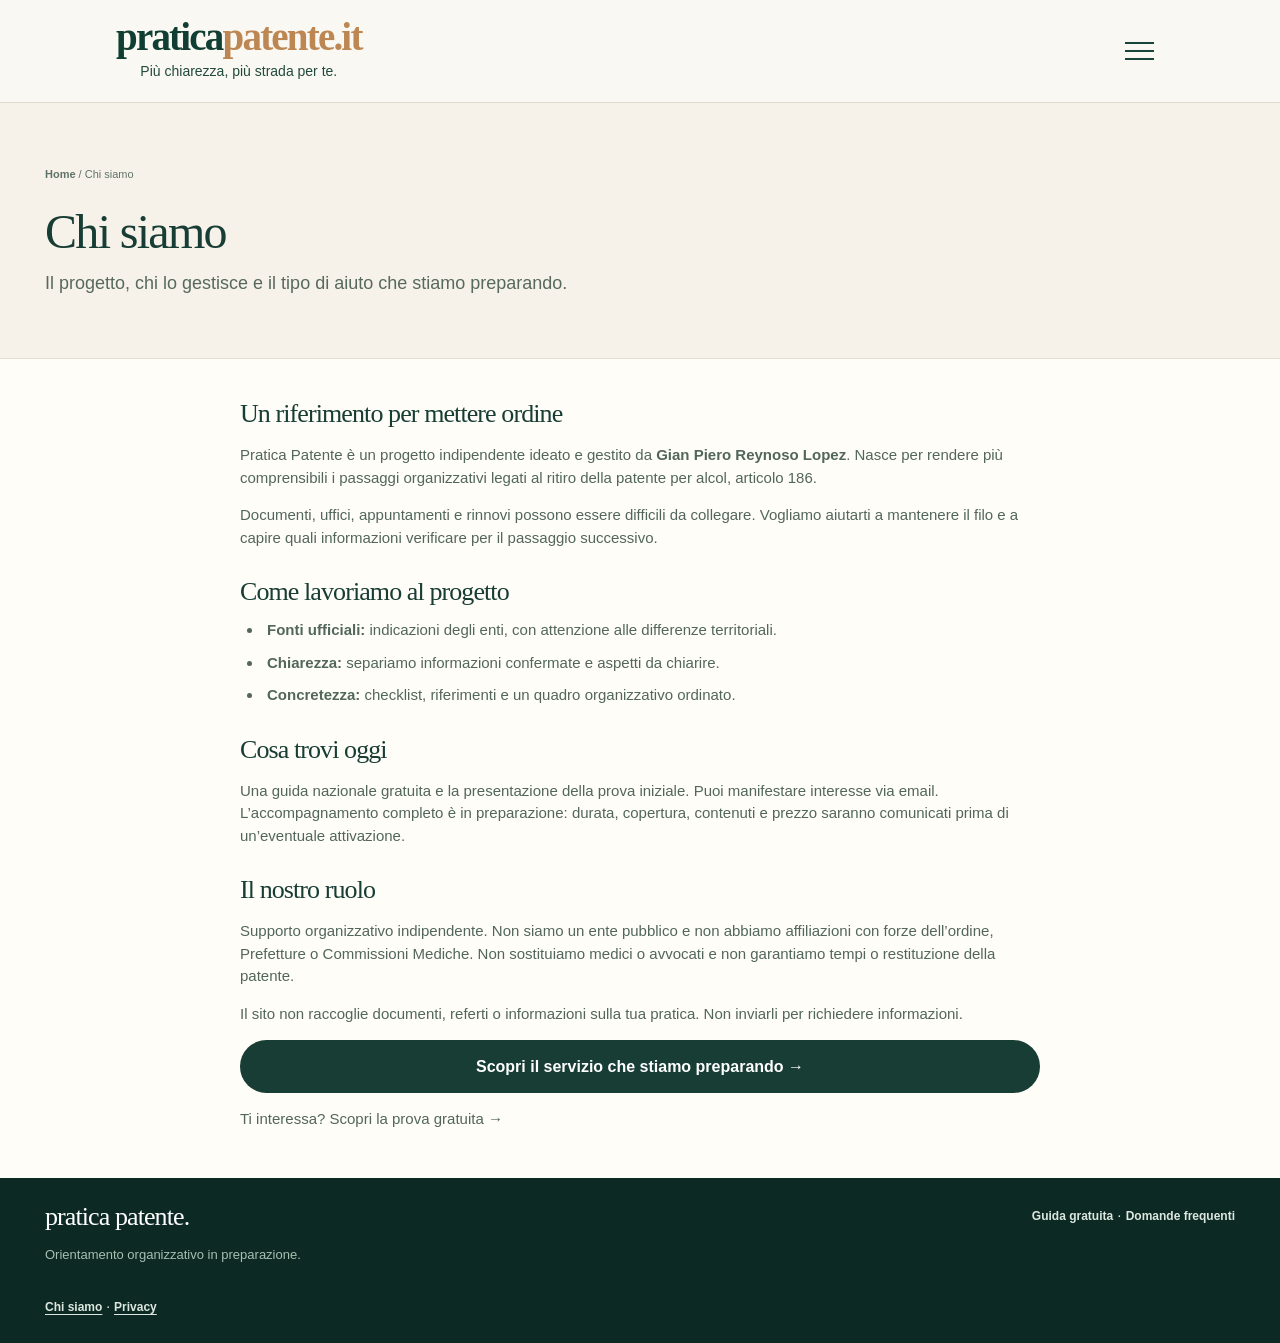
==== chi-siamo.html @ 634bd4e2 "Importa copia pubblica Pratica Patente per test Render, noindex mantenuto" ====
<!doctype html><html lang="it"><head><meta charset="utf-8"><meta name="viewport" content="width=device-width,initial-scale=1"><meta name="robots" content="noindex,nofollow"><title>Chi siamo | Pratica Patente</title><meta name="description" content="Il progetto, chi lo gestisce e il tipo di aiuto che stiamo preparando."><link rel="canonical" href="https://praticapatente.it/chi-siamo"><link rel="stylesheet" href="/style.css"><link rel="stylesheet" href="/compact.css"><link rel="stylesheet" href="/pagine-semplici.css"></head><body><header class="pp-header"><div class="pp-head-inner"><a href="/" class="pp-logo" aria-label="Pratica Patente — Home"><strong>pratica<span>patente.it</span></strong><small>Più chiarezza, più strada per te.</small></a><details class="pp-menu"><summary aria-label="Apri menu"><span></span><span></span><span></span></summary><nav aria-label="Menu principale"><a href="/">Home</a><a href='/come-funziona'>Come funziona</a><a href='/guida'>Guida gratuita</a><a class='menu-trial' href='/prova-gratuita'>Scopri la prova gratuita →</a><a href="/chi-siamo">Chi siamo</a><a href="/privacy">Privacy</a></nav></details></div></header><main><section class="subhero instant-hero"><div class="wrap"><div class="breadcrumb"><a href="/">Home</a> / Chi siamo</div><h1>Chi siamo</h1><p class="lead">Il progetto, chi lo gestisce e il tipo di aiuto che stiamo preparando.</p></div></section><section class="section instant-section"><div class="wrap instant-wrap contact-privacy"><h2>Un riferimento per mettere ordine</h2><p>Pratica Patente è un progetto indipendente ideato e gestito da <strong>Gian Piero Reynoso Lopez</strong>. Nasce per rendere più comprensibili i passaggi organizzativi legati al ritiro della patente per alcol, articolo 186.</p><p>Documenti, uffici, appuntamenti e rinnovi possono essere difficili da collegare. Vogliamo aiutarti a mantenere il filo e a capire quali informazioni verificare per il passaggio successivo.</p><h2>Come lavoriamo al progetto</h2><ul><li><strong>Fonti ufficiali:</strong> indicazioni degli enti, con attenzione alle differenze territoriali.</li><li><strong>Chiarezza:</strong> separiamo informazioni confermate e aspetti da chiarire.</li><li><strong>Concretezza:</strong> checklist, riferimenti e un quadro organizzativo ordinato.</li></ul><h2>Cosa trovi oggi</h2><p>Una guida nazionale gratuita e la presentazione della prova iniziale. Puoi manifestare interesse via email. L’accompagnamento completo è in preparazione: durata, copertura, contenuti e prezzo saranno comunicati prima di un’eventuale attivazione.</p><h2>Il nostro ruolo</h2><p>Supporto organizzativo indipendente. Non siamo un ente pubblico e non abbiamo affiliazioni con forze dell’ordine, Prefetture o Commissioni Mediche. Non sostituiamo medici o avvocati e non garantiamo tempi o restituzione della patente.</p><p>Il sito non raccoglie documenti, referti o informazioni sulla tua pratica. Non inviarli per richiedere informazioni.</p><a class="btn" href="/come-funziona">Scopri il servizio che stiamo preparando →</a><p><a href="/prova-gratuita#richiedi">Ti interessa? Scopri la prova gratuita →</a></p></div></section></main><footer class="footer"><div class="wrap foot-inner"><div><h3>pratica patente.</h3><p>Orientamento organizzativo in preparazione.</p></div><div><a href="/guida">Guida gratuita</a> · <a href="/faq">Domande frequenti</a></div></div><div class="wrap trust-links"><a href="/chi-siamo">Chi siamo</a> · <a href="/privacy">Privacy</a></div></footer></body></html>
---- style.css ----
:root{--g:#173d34;--deep:#0e2b25;--cream:#f7f2e9;--paper:#fffdf8;--bronze:#a7794f;--muted:#607369;--line:#e4ded3}
*{box-sizing:border-box}body{margin:0;background:var(--paper);font:15px/1.7 Inter,-apple-system,BlinkMacSystemFont,"Segoe UI",sans-serif;color:#22362d}a{text-decoration:none;color:inherit}button,select{font:inherit}button{cursor:pointer}h1,h2,h3,.serif{font-family:Georgia,"Times New Roman",serif;font-weight:500;color:var(--g);line-height:1.12;letter-spacing:-.035em}h1{font-size:clamp(44px,5.5vw,79px)}h2{font-size:clamp(34px,4vw,54px)}h3{font-size:26px}h1 em,h2 em{color:var(--bronze);font-weight:400}a:focus-visible,button:focus-visible,input:focus-visible,select:focus-visible{outline:3px solid #bf884f;outline-offset:3px}.wrap{width:min(1190px,calc(100% - 54px));margin:auto}.top{background:var(--deep);color:#f0f5ed;text-align:center;padding:7px 12px;font-size:10px;font-weight:800;letter-spacing:.13em}.head{position:sticky;top:0;z-index:20;background:rgba(255,253,248,.97);border-bottom:1px solid var(--line);backdrop-filter:blur(10px)}.head-row{display:flex;align-items:center;justify-content:space-between;gap:15px;min-height:77px}.brand{display:flex;align-items:center;gap:11px}.brand-icon{height:42px;width:42px;border:1px solid var(--g);border-radius:50%;display:grid;place-items:center;font:26px Georgia,serif}.brand strong{display:block;font:25px Georgia,serif;color:var(--g);line-height:1}.brand small{font-size:8px;letter-spacing:.17em;color:var(--muted);font-weight:800}.desktop-nav{display:flex;align-items:center;gap:20px}.desktop-nav a{font-size:12px;font-weight:750}.desktop-nav a:hover,.mobile-nav a:hover{color:#a06d42}.mobile-nav{display:none}.btn{display:inline-flex;align-items:center;justify-content:center;gap:9px;min-height:48px;padding:13px 23px;border-radius:99px;border:0;background:var(--g);color:white;font-size:13px;font-weight:800;cursor:pointer}.btn:hover{background:#2a574a}.btn.outline{background:transparent;color:var(--g);border:1px solid #9cae9b}.btn.cream{background:var(--cream);color:var(--g)}.btn:disabled{opacity:.4;cursor:not-allowed}.micro{font-size:12px;color:var(--muted)}.kicker{display:block;color:var(--bronze);letter-spacing:.17em;font-size:10px;font-weight:900;text-transform:uppercase}.lead{color:#57695d;line-height:1.85;font-size:18px;max-width:640px}.hero{background:var(--cream);border-bottom:1px solid var(--line)}.hero-inner{display:grid;grid-template-columns:1.08fr .92fr;gap:7%;min-height:610px;align-items:center;padding-top:65px;padding-bottom:65px}.hero h1{margin:21px 0}.actions{display:flex;align-items:center;flex-wrap:wrap;gap:13px}.hero .actions{margin:25px 0}.hero-visual{background:radial-gradient(ellipse at center,#dee8da,transparent 70%);position:relative;min-height:480px;display:grid;place-items:center}.mock{background:white;border:1px solid #e2dacd;border-radius:21px;box-shadow:0 30px 70px #153a2f27;padding:34px;transform:rotate(-2deg);width:min(410px,92%)}.mock-top{display:flex;justify-content:space-between;font-weight:900;font-size:10px;color:#587163;letter-spacing:.08em}.mock .chip{background:#e8f1e4;border-radius:22px;padding:5px 9px;font-size:9px}.mock h3{font-size:31px;margin:28px 0 7px}.mock p{color:var(--muted);font-size:13px}.mock-item{margin-top:11px;background:#f5f2ec;padding:15px;border-radius:11px;font-size:13px;font-weight:750}.mock-item:nth-of-type(2){background:#e7efe5}.mock-item:nth-of-type(3){background:#f6ece2}.mock-item b{display:inline-grid;place-items:center;background:var(--g);color:white;height:25px;width:25px;border-radius:50%;margin-right:10px}.float{position:absolute;background:white;box-shadow:0 15px 30px #102a2725;border-radius:13px;padding:13px 18px;font-size:12px;font-weight:850}.float small{display:block;color:var(--muted);font-weight:400}.float.a{right:0;top:20px}.float.b{left:0;bottom:15px}.benefits{border-bottom:1px solid var(--line)}.benefit-inner{display:grid;grid-template-columns:repeat(3,1fr)}.benefit-inner div{padding:23px;text-align:center;font-weight:800;font-size:13px;border-right:1px solid var(--line)}.benefit-inner div:last-child{border:0}.section{padding:86px 0}.section-head{display:flex;justify-content:space-between;align-items:end;gap:35px;margin-bottom:35px}.section-head p{max-width:390px;color:var(--muted);font-size:14px}.section-head h2{margin:12px 0}.cards{display:grid;grid-template-columns:repeat(3,1fr);gap:17px}.card{background:white;border:1px solid var(--line);border-radius:16px;padding:31px}.card .num{font:28px Georgia,serif;color:var(--bronze)}.card h3{margin:20px 0 8px}.card p{font-size:14px;color:var(--muted)}.dark{background:var(--deep);color:white}.dark h2,.dark h3{color:white}.dark p{color:#c8d9ce}.split{display:grid;grid-template-columns:1fr 1fr;gap:8%;align-items:center}.split h2{margin:14px 0}.dark .step{border-bottom:1px solid #ffffff33;padding:16px 0}.step b{font:28px Georgia,serif;color:#c09a74;margin-right:18px}.banner{background:#e6eee2;padding:45px 0}.banner-inner{display:flex;justify-content:space-between;align-items:center;gap:35px}.banner h2{font-size:clamp(30px,3vw,42px);margin:9px 0}.banner p{font-size:13px;color:var(--muted)}.footer{background:#0c2923;color:#dce8df;padding:38px 0}.foot-inner{display:flex;justify-content:space-between;gap:28px}.footer h3{color:white;margin:0}.footer p{color:#a6c0b2;font-size:11px;max-width:670px}.footer a{font-size:12px;font-weight:750}.subhero{background:var(--cream);padding:62px 0;border-bottom:1px solid var(--line)}.subhero h1{font-size:clamp(43px,5vw,65px);margin:15px 0}.breadcrumb{font-size:11px;color:var(--muted);margin-bottom:29px}.breadcrumb a{font-weight:800}.grid2{display:grid;grid-template-columns:repeat(2,1fr);gap:16px}.box{padding:29px;background:white;border:1px solid var(--line);border-radius:15px}.box h3{margin:12px 0}.box p{font-size:13px;color:var(--muted)}.notice{border-left:3px solid var(--bronze);background:#f4eee5;padding:21px;margin-top:30px;font-size:13px}.download{padding:28px;border:1px solid #d4e1d1;background:#e6efe3;border-radius:15px;display:flex;align-items:center;justify-content:space-between;gap:20px;margin-bottom:29px}.download h3{margin:8px 0}.download p{color:var(--muted);font-size:13px}.sources a{display:block;border:1px solid var(--line);padding:22px;background:white;border-radius:13px}.sources a strong{display:block;font-size:17px;color:var(--g);margin:8px 0}.sources a small{font-size:12px;color:var(--muted)}.faq details{background:white;border:1px solid var(--line);padding:0 23px;border-radius:12px;margin-bottom:12px}.faq summary{cursor:pointer;padding:21px 0;font-weight:800}.faq details p{font-size:13px;color:var(--muted);margin:0 0 21px}.quiz-layout{display:grid;grid-template-columns:.65fr 1.35fr;gap:45px;align-items:start}.quiz-aside{padding:27px;background:#e8eee5;border:1px solid #cddbcf;border-radius:17px}.quiz-aside p,.quiz-aside li{font-size:12px;color:#53705d}.quiz-aside ul{padding-left:20px;line-height:2}.quiz-panel{padding:33px;background:white;box-shadow:0 24px 65px #173e3420;border:1px solid var(--line);border-radius:19px;min-height:430px}.quiz-panel h2{font-size:clamp(29px,3vw,40px);margin:22px 0 12px}.progress-caption{display:flex;justify-content:space-between;font-size:10px;font-weight:900;letter-spacing:.1em;color:#7b7b68}.track{height:6px;margin:12px 0 33px;background:#e5eadf;border-radius:9px;overflow:hidden}.fill{background:var(--bronze);height:100%;transition:.25s}.choices{display:grid;gap:10px;margin:25px 0}.choice{display:flex;gap:14px;align-items:center;border:1px solid #dbe0d6;padding:16px;border-radius:11px;background:#fffdf9;cursor:pointer;min-height:58px;font-size:14px;font-weight:700}.choice:has(input:checked){background:#e7f0e4;border-color:#37795d}.choice input{accent-color:var(--g);height:18px;width:18px}.selector{display:block;width:100%;padding:16px;margin:25px 0;border:1px solid #b7c8b9;border-radius:12px;background:white;color:var(--g)}.quiz-controls{display:flex;align-items:center;justify-content:space-between;margin-top:27px;gap:10px}.plain-button{border:0;background:transparent;color:var(--g);font-size:13px;font-weight:850}.result{padding:24px;border-radius:13px;border:1px solid #d8dfd1;background:#f3f5ef;margin:24px 0}.result p,.result li{font-size:13px;line-height:1.9;color:#476051}.result h3{margin:0 0 12px}ul{padding-left:21px}
@media(max-width:1000px){.desktop-nav{display:none}.mobile-nav{display:flex;overflow-x:auto;gap:8px;padding:10px 20px;background:#f4f1e9;border-top:1px solid var(--line)}.mobile-nav a{white-space:nowrap;font-size:12px;padding:7px 12px;background:#fff;border:1px solid var(--line);border-radius:99px}}
@media(max-width:800px){.hero-inner,.split,.quiz-layout{grid-template-columns:1fr}.hero-visual{max-width:520px;width:100%;margin:auto}.cards{grid-template-columns:1fr}.grid2{grid-template-columns:1fr}.section-head{display:block}.banner-inner,.download,.foot-inner{flex-direction:column;align-items:start}.section{padding:65px 0}}
@media(max-width:550px){.wrap{width:calc(100% - 36px)}.head-row{min-height:68px}.brand-icon{height:37px;width:37px;font-size:23px}.brand strong{font-size:20px}.brand small{font-size:7px}.head-row>.btn{padding:10px 12px;min-height:39px;font-size:10px}.top{font-size:8px}.hero-inner{padding:46px 0}.hero h1{font-size:48px}.lead{font-size:15px}.hero .actions .btn,.download .btn{width:100%}.hero-visual{min-height:398px}.mock{padding:24px;width:92%}.mock h3{font-size:25px}.float{font-size:10px;padding:10px;max-width:145px}.float.a{top:7px}.float.b{bottom:5px}.benefit-inner{grid-template-columns:1fr}.benefit-inner div{border-right:0;border-bottom:1px solid var(--line);padding:14px}.quiz-panel{padding:22px 18px}.quiz-aside{padding:22px}.subhero{padding:40px 0}.subhero h1{font-size:43px}}
@media print{.head,.top,.footer,.quiz-controls,.btn,.quiz-aside{display:none!important}.quiz-layout{display:block}.quiz-panel{border:0;box-shadow:none}}

/* P186 — reference visual redesign */
.pp-header{background:#faf8f2;position:relative;z-index:30;border-bottom:1px solid #ddd9cd}
.pp-head-inner{max-width:1100px;margin:auto;padding:18px 26px;display:flex;align-items:center;justify-content:space-between;gap:12px}
.pp-logo strong{display:block;font:bold 39px/.95 Georgia,serif;letter-spacing:-1.8px;color:#103e32}.pp-logo strong span{color:#bc8752}.pp-logo small{display:block;font-size:14px;color:#214a3d;text-align:center;margin-top:5px}
.pp-menu{position:relative}.pp-menu summary{width:44px;height:44px;padding:10px 5px;display:flex;flex-direction:column;justify-content:space-around;cursor:pointer;list-style:none}.pp-menu summary::-webkit-details-marker{display:none}.pp-menu summary span{height:2px;background:#174539;width:29px}.pp-menu nav{position:absolute;right:0;top:54px;background:#faf8f2;min-width:245px;padding:10px;border:1px solid #e1d9ca;box-shadow:0 14px 35px #0003;border-radius:12px}.pp-menu nav a{display:block;padding:13px 14px;border-radius:7px;font-size:15px}.pp-menu nav a:hover{background:#e8eee5}
.pp-home{background:#f7f5ef;color:#16251e}.pp-hero{background-image:linear-gradient(90deg,rgba(3,10,12,.87) 0%,rgba(4,11,14,.55) 48%,rgba(4,11,14,.08) 100%),linear-gradient(0deg,rgba(5,12,13,.9),transparent 40%),url('/roadside.jpg');background-size:cover;background-position:center 52%;color:#faf9f2}
.pp-hero-inner{max-width:1100px;margin:auto;padding:52px 26px 30px}.pp-eyebrow{font-size:12px;font-weight:750;letter-spacing:.24em;color:#ecb579;margin:0 0 13px}.pp-hero h1{font:bold clamp(46px,6.2vw,76px)/.95 Georgia,serif;color:#fffdf5;letter-spacing:-.04em;margin:0 0 20px}.pp-hero h1 em{font-style:normal;font-weight:inherit;color:#efb477}.pp-intro{font:29px/1.1 Georgia,serif;letter-spacing:-.02em;margin:0 0 25px;color:#f7f6f0}.pp-actions{display:grid;gap:12px;max-width:505px}.home-btn{display:flex;align-items:center;gap:15px;min-height:60px;padding:12px 22px;border-radius:99px;border:1px solid #e3e0c9;color:white;font-size:19px;font-weight:600;line-height:1.25;box-shadow:inset 0 1px 1px #ffffff35,0 4px 15px #0002}.home-btn svg{width:26px;height:26px;flex:none}.home-btn svg:last-child{margin-left:auto;width:22px}.home-btn.primary{background:linear-gradient(110deg,#266c51ef,#104b3aef)}.home-btn.secondary{background:#111a1970;max-width:450px}.home-btn:hover{filter:brightness(1.14)}.pp-benefits{display:flex;max-width:680px;gap:20px;margin-top:30px}.pp-benefits>div{display:flex;align-items:center;gap:12px;flex:1;line-height:1.25;font-size:17px}.pp-benefits>div+div{border-left:1px solid #c7baa68a;padding-left:22px}.pp-benefits svg{width:40px;height:40px;flex:none;color:#ebdfb9}
.pp-path{position:relative;border-radius:16px 16px 0 0;background:#f8f6f0;margin-top:-1px}.pp-content{max-width:1100px;margin:auto;padding:30px 26px 12px}.pp-path h2{font:bold 38px/1.08 Georgia,serif;letter-spacing:-.04em;color:#101814;margin:0 0 12px}.pp-explain{font-size:19px;line-height:1.4;color:#525850;margin:0 0 20px}.pp-explain strong{color:#134636}.pp-cards{display:grid;gap:10px}.pp-card{display:grid;grid-template-columns:78px 1fr 42px;align-items:center;gap:20px;background:#fffdf8;border:1px solid #eeebe2;border-radius:16px;padding:17px 20px;box-shadow:0 5px 20px #132d2410}.pp-card-icon{height:74px;width:74px;border-radius:50%;background:#e0e9df;display:grid;place-items:center;color:#164a39}.pp-card-icon svg{width:42px;height:42px}.pp-card:last-child .pp-card-icon{background:#efe1c7}.pp-card h3{font:bold 27px/1.1 Georgia,serif;color:#111b14;margin:0 0 7px;letter-spacing:-.025em}.pp-card p{font-size:17px;line-height:1.3;color:#565e56;margin:0}.pp-card-arrow{height:40px;width:40px;display:grid;place-items:center;border-radius:50%;background:#f6eee2;color:#ad7641}.pp-card-arrow svg{width:25px;height:25px}.pp-card:hover{border-color:#b4cabb;transform:translateY(-1px)}
.pp-final{position:relative;overflow:hidden;display:flex;align-items:center;background:linear-gradient(110deg,#103c2e,#082f25);border:1px solid #365849;border-radius:17px;padding:22px 26px;margin-top:12px;min-height:165px}.pp-final>div{position:relative;z-index:1}.pp-final p{color:#dbab72;letter-spacing:.17em;font-size:12px;margin:0 0 6px}.pp-final h2{color:#faf8ed;font-size:40px;line-height:.98;margin:0}.road-art{position:absolute;right:0;bottom:0;width:55%;height:100%}.pp-status{font-size:12px;line-height:1.5;color:#526356;text-align:center;margin:18px auto 8px;max-width:650px}.pp-footer{padding:20px 26px;background:#f8f6f0;border-top:1px solid #e4dfd2;text-align:center;color:#647166;font-size:11px}.pp-footer p{max-width:700px;margin:5px auto}.pp-footer a{text-decoration:underline}
@media(min-width:800px){.pp-cards{grid-template-columns:repeat(3,1fr)}.pp-card{grid-template-columns:1fr;align-content:start;gap:15px}.pp-card-arrow{justify-self:end}.pp-hero{background-size:cover,cover,100% auto;background-position:center,center,right 48%}.pp-hero-inner{padding-top:65px;padding-bottom:38px}.pp-path h2{font-size:42px}.pp-final h2{font-size:46px}}
@media(max-width:550px){.pp-head-inner{padding:15px 18px}.pp-logo strong{font-size:30px;letter-spacing:-1.5px}.pp-logo small{font-size:11px;margin-top:4px}.pp-menu summary{width:34px;height:38px}.pp-hero-inner{padding:25px 20px 22px}.pp-hero{background-position:61% center}.pp-eyebrow{font-size:9px;margin-bottom:12px;letter-spacing:.23em}.pp-hero h1{font-size:clamp(39px,11vw,58px);margin-bottom:16px}.pp-intro{font-size:clamp(21px,5.4vw,29px);margin-bottom:18px}.home-btn{font-size:15px;gap:10px;min-height:49px;padding:10px 15px}.home-btn svg{width:23px;height:23px}.home-btn svg:last-child{width:18px}.home-btn.secondary{max-width:92%}.pp-actions{gap:10px}.pp-benefits{gap:10px;margin-top:23px}.pp-benefits>div{font-size:11px;gap:7px}.pp-benefits>div+div{padding-left:10px}.pp-benefits svg{width:28px;height:28px}.pp-content{padding:23px 15px 10px}.pp-path h2{font-size:clamp(25px,6.4vw,34px);margin-bottom:10px}.pp-explain{font-size:14px;margin-bottom:15px}.pp-card{grid-template-columns:50px 1fr 29px;gap:12px;padding:13px 12px;border-radius:13px}.pp-card-icon{width:50px;height:50px}.pp-card-icon svg{width:31px;height:31px}.pp-card h3{font-size:20px;margin-bottom:5px}.pp-card p{font-size:13px}.pp-card-arrow{width:29px;height:29px}.pp-card-arrow svg{width:20px;height:20px}.pp-final{padding:16px 15px;min-height:118px}.pp-final p{font-size:8px;letter-spacing:.13em}.pp-final h2{font-size:29px}.road-art{width:58%;opacity:.8}}
@media(prefers-reduced-motion:reduce){*{scroll-behavior:auto!important;transition:none!important}}


/* Internal pages — homepage typography and palette */
.pp-internal{--g:#123e30;--bronze:#af7d48;--paper:#f9f7f0;background:var(--paper);color:#263e32}
.pp-internal .wrap{max-width:1060px;width:calc(100% - 44px)}
.pp-internal .subhero{background:radial-gradient(ellipse at 80% 40%,#edead938,transparent 65%),#f9f7f0;padding:22px 0 30px;border:0}
.pp-internal .breadcrumb{margin-bottom:28px;color:#738076;font-size:13px}.pp-internal .breadcrumb a{color:#174334;font-weight:650}
.pp-internal .kicker{color:#ac7b48;letter-spacing:.21em;font-weight:750;font-size:10px}
.pp-internal .subhero h1{font:bold clamp(43px,5.7vw,69px)/1.01 Georgia,serif;letter-spacing:-.045em;margin:12px 0 20px;color:#103d30}
.pp-internal .subhero h1 em{font-weight:400;font-style:italic;color:#ac7c49}
.pp-internal .subhero .lead{max-width:710px;color:#69766b;font-size:19px;line-height:1.5;margin:0}
.pp-internal .section{padding:0 0 50px}
.pp-internal .quiz-layout{gap:22px;grid-template-columns:.8fr 1.2fr}
.pp-internal .quiz-aside{background:linear-gradient(135deg,#e6ede1,#eff0e7);border:1px solid #d3dece;padding:28px;border-radius:19px}
.pp-internal .quiz-aside h3{font:bold 32px/1.06 Georgia,serif;letter-spacing:-.03em;margin:13px 0 16px}.pp-internal .quiz-aside h3 em{font-style:italic;font-weight:400;color:#9b754a}
.pp-internal .quiz-aside p{font-size:14px;line-height:1.5;margin-bottom:22px}
.intro-benefits{display:grid;gap:20px}.intro-benefits>div{display:flex;gap:14px;align-items:center}.intro-benefits svg{flex:none;width:43px;height:43px;padding:8px;color:#194b37;background:#d8e3d3;border-radius:50%}.intro-benefits strong{display:block;font-size:14px;color:#173d2e}.intro-benefits small{display:block;color:#697b6b;font-size:12px;line-height:1.45;margin-top:3px}
.pp-internal .quiz-panel{background:#fffdf8;border:1px solid #ece7db;border-radius:20px;box-shadow:0 10px 35px #2445360c;padding:29px}
.pp-internal .quiz-panel h2{font:bold 32px/1.09 Georgia,serif;letter-spacing:-.03em;color:#123e30;margin-top:23px}.pp-internal .progress-caption{color:#9b7749;font-size:9px;letter-spacing:.14em;gap:10px}
.pp-internal .track{background:#e5e5db;height:6px;margin:13px 0 22px}.pp-internal .fill{background:linear-gradient(90deg,#123e30,#508164);border-radius:9px}
.pp-internal .choice{padding:16px;min-height:60px;background:#fffdf8;border:1px solid #dcded2;border-radius:14px;font-size:15px;font-weight:500;gap:13px}
.pp-internal .choice:has(input:checked){background:#e7eee2;border-color:#2b664b;box-shadow:0 0 0 1px #2b664b}.pp-internal .choice input{width:21px;height:21px;flex:none}
.pp-internal .micro{color:#748071;font-size:12px}
.pp-internal .btn{background:linear-gradient(115deg,#216148,#103f30);color:#fffdf4;border:1px solid #537e61;border-radius:99px;padding:15px 23px;font-size:14px;font-weight:650;min-height:52px;box-shadow:inset 0 1px 1px #ffffff35,0 4px 12px #163c2912;line-height:1.3}
.pp-internal .btn:disabled{opacity:.45;cursor:not-allowed}
.pp-internal .btn.outline{background:transparent;color:#214a36;border-color:#a9b6a2;box-shadow:none}
.pp-internal .quiz-controls{gap:16px;flex-wrap:wrap}.pp-internal .quiz-controls>.btn{flex:1;max-width:300px}.pp-internal .plain-button{font-size:13px;text-decoration:underline;text-underline-offset:3px}
.pp-internal .selector{font-size:16px;background:#fffdf8}.pp-internal .result{background:#f1f3e9}
.pp-internal .footer{background:#113d2e;color:#eceddf;padding:28px 0}.pp-internal .footer h3{color:#f4ead9;font:bold 27px Georgia,serif}.pp-internal .footer p{color:#c6d2bf}
.guide-resource{display:grid;grid-template-columns:1.2fr .8fr;align-items:center;gap:25px;background:linear-gradient(120deg,#eef1e8,#f4f3e9);border:1px solid #dce1d3;border-radius:21px;padding:30px}
.guide-resource-copy h2{font:bold 35px/1.07 Georgia,serif;letter-spacing:-.035em;margin:12px 0 14px}.guide-resource-copy>p{color:#697467;font-size:16px;line-height:1.5}.guide-resource .resource-meta{font-size:12px;color:#52705b}
.resource-icon{float:left;margin-right:14px;background:#dce6d5;border-radius:50%;width:51px;height:51px;display:grid;place-items:center;color:#194f38}.resource-icon svg{width:31px;height:31px}
.guide-resource .btn{display:block;text-align:center;margin-top:20px;clear:both}
.guide-preview{display:flex;justify-content:space-between;align-items:center;border:1px solid #9faa95;border-radius:99px;padding:12px 22px;margin-top:10px;color:#234634;font-size:14px;font-weight:600}
.guide-cover{position:relative;justify-self:center;overflow:hidden;width:min(235px,100%);aspect-ratio:.68;background:#faf5e8;padding:25px 18px 0;transform:rotate(6deg);box-shadow:9px 13px 23px #19372626,7px 0 0 #fdfaf2;border:1px solid #e5e1d5}
.guide-cover>small{font:bold 15px Georgia,serif;letter-spacing:-.7px}.guide-cover small span{color:#aa7c4e}.guide-cover i{display:block;width:22px;height:1px;background:#3f6650;margin:20px 0 12px}.guide-cover strong{font:bold 24px/1.1 Georgia,serif;letter-spacing:-.6px}.guide-cover p{font:14px/1.3 Georgia,serif}.guide-cover svg{position:absolute;bottom:0;left:0;width:100%;height:auto}
.guide-contents{margin-top:37px}.guide-contents h2,.guide-sources h2{font:bold 32px/1.1 Georgia,serif;letter-spacing:-.03em;margin:8px 0 20px}.guide-grid{display:grid;grid-template-columns:1fr 1fr;gap:12px}
.guide-feature{display:flex;align-items:start;gap:13px;padding:22px 18px;background:#fffdf8;border:1px solid #eae7dc;border-radius:15px;box-shadow:0 4px 15px #253c2805}.feature-icon{flex:none;display:grid;place-items:center;width:44px;height:44px;border-radius:50%;background:#e2e9db;color:#1a4b36}.feature-icon svg{width:27px;height:27px}.guide-feature h3{font:bold 23px/1.08 Georgia,serif;letter-spacing:-.025em;margin:0 0 8px}.guide-feature p{font-size:14px;color:#728071;line-height:1.45;margin:0}
.guide-note{display:flex;align-items:center;gap:13px;background:#e9ede1;border:1px solid #dfe3d7;border-radius:14px;padding:16px 18px;margin-top:25px;color:#546653}.guide-note svg{width:26px;height:26px;flex:none}.guide-note p{font-size:12px;line-height:1.5;margin:0}
.guide-sources{margin-top:30px}.pp-internal .sources a{border-radius:12px;background:#fffdf8;padding:17px;border-color:#e5e3d7}.pp-internal .sources .kicker{font-size:8px}.pp-internal .sources a strong{font-size:15px}
@media(max-width:800px){.pp-internal .quiz-layout{grid-template-columns:1fr}.pp-internal .quiz-aside{padding:24px}.pp-internal .quiz-panel{padding:25px}.pp-internal .subhero{padding-bottom:25px}}
@media(max-width:550px){.pp-internal .wrap{width:calc(100% - 36px)}.pp-internal .subhero{padding-top:18px}.pp-internal .breadcrumb{font-size:12px;margin-bottom:23px}.pp-internal .subhero h1{font-size:clamp(38px,10.8vw,55px);margin:12px 0 17px}.pp-internal .subhero .lead{font-size:16px;line-height:1.45}.pp-internal .quiz-aside h3{font-size:29px}.pp-internal .quiz-panel h2{font-size:28px}.pp-internal .quiz-panel{padding:23px 18px}.pp-internal .quiz-controls>.btn{max-width:none}.pp-internal .choice{min-height:61px;font-size:14px;padding:14px}.guide-resource{padding:20px 17px;gap:20px;grid-template-columns:1fr}.guide-resource-copy h2{font-size:29px}.guide-resource-copy>p{font-size:15px}.guide-cover{width:153px;aspect-ratio:.72;justify-self:center;margin:6px 0 12px;padding:17px 12px 0;transform:rotate(5deg)}.guide-cover strong{font-size:18px}.guide-cover>small{font-size:11px}.guide-cover p{font-size:11px}.guide-cover i{margin:13px 0 10px}.guide-grid{gap:10px}.guide-feature{display:block;padding:16px 13px}.guide-feature .feature-icon{margin-bottom:12px;width:39px;height:39px}.guide-feature h3{font-size:21px}.guide-feature p{font-size:13px}.guide-contents h2,.guide-sources h2{font-size:30px}.pp-internal .sources{grid-template-columns:1fr}.guide-note{padding:14px}.guide-contents{margin-top:29px}}
@media(max-width:350px){.guide-grid{grid-template-columns:1fr}.pp-internal .quiz-controls>.btn{width:100%;flex:auto}}

/* Questionnaire: immediate, centered mobile flow */
body[data-page="questionario"] .quiz-heading{padding:14px 0 16px}
body[data-page="questionario"] .quiz-heading .wrap{max-width:620px}
body[data-page="questionario"] .quiz-heading .breadcrumb{margin:0 0 14px;font-size:11px}
body[data-page="questionario"] .quiz-heading h1{font:bold 40px/1.05 Georgia,serif;letter-spacing:-.04em;margin:0 0 7px;color:#123e30}
body[data-page="questionario"] .quiz-heading h1 em{font-weight:400;color:#ac7c49}
body[data-page="questionario"] .quiz-heading p{color:#6a766b;font-size:14px;line-height:1.4;margin:0}
body[data-page="questionario"] .quiz-layout{display:block;max-width:620px}
body[data-page="questionario"] .quiz-panel{min-height:0;padding:23px 24px}
body[data-page="questionario"] .quiz-panel h2{font-size:29px;line-height:1.1;margin:17px 0 9px}
body[data-page="questionario"] .track{margin:10px 0 16px;height:5px}
body[data-page="questionario"] .choices{gap:8px;margin:17px 0}
body[data-page="questionario"] .choice{min-height:48px;padding:11px 13px;font-size:14px}
body[data-page="questionario"] .quiz-controls{margin-top:17px}
body[data-page="questionario"] .quiz-controls .btn{min-height:47px;padding:12px 20px}
.quiz-reassurance{margin:16px 18px 5px;text-align:center;color:#42634e;font-size:11px;line-height:1.5}
.quiz-disclaimer{margin:0 20px;text-align:center;color:#748070;font-size:10px;line-height:1.5}
body[data-page="questionario"] .quiz-focus{padding-bottom:26px}
@media(max-width:550px){
body[data-page="questionario"] .pp-head-inner{padding:12px 18px}
body[data-page="questionario"] .pp-logo strong{font-size:28px}
body[data-page="questionario"] .pp-logo small{font-size:10px}
body[data-page="questionario"] .quiz-heading{padding:12px 0 14px}
body[data-page="questionario"] .quiz-heading .breadcrumb{margin-bottom:11px}
body[data-page="questionario"] .quiz-heading h1{font-size:34px}
body[data-page="questionario"] .quiz-heading p{font-size:13px}
body[data-page="questionario"] .quiz-panel{padding:20px 17px}
body[data-page="questionario"] .quiz-panel h2{font-size:27px}
body[data-page="questionario"] .progress-caption{font-size:8px;letter-spacing:.1em}
body[data-page="questionario"] .quiz-panel>.micro{margin:8px 0;font-size:11px}
body[data-page="questionario"] .choice{min-height:47px}
body[data-page="questionario"] .footer h3{display:none}
}
/* Guidance content and continuity */
.support-card{margin:25px 0;padding:26px;border-radius:18px;background:linear-gradient(120deg,#e3ecdf,#f0f0e4);border:1px solid #cddac6}.support-card h2,.support-card h3{font:bold 30px/1.1 Georgia,serif;letter-spacing:-.03em;margin:12px 0;color:#123f30}.support-card em{font-weight:400;color:#a77b4b}.support-card p{font-size:15px;line-height:1.65;color:#536651}.support-card .btn{margin-top:10px}.result-source{display:block;padding:12px 14px;margin:8px 0;border:1px solid #dce2d4;border-radius:10px;background:#fffdf7;font-size:13px;color:#244d38;text-decoration:underline;text-underline-offset:3px}.answer-summary{padding:16px 0;margin:15px 0;font-size:13px;color:#5d715e}.answer-summary summary,.guide-feature summary{cursor:pointer;font-weight:600}.answer-summary li{margin:8px 0}.guide-feature details{margin-top:13px;font-size:13px;line-height:1.6;color:#516651}.guide-feature li{margin:8px 0}.guide-feature details summary{color:#8b663f}.guide-section .guide-cover{background:linear-gradient(165deg,#fcf7e9 65%,#c0cfb6 66%,#8daa91 85%,#496b51);min-height:210px}.guide-section .guide-cover strong{font-size:26px}
@media(max-width:550px){.support-card{padding:20px 17px}.support-card h2,.support-card h3{font-size:27px}.support-card p{font-size:14px}.guide-section .guide-cover strong{font-size:20px}.guide-section .guide-grid{grid-template-columns:1fr}.guide-section .guide-feature{padding:21px}.guide-section .guide-feature h3{font-size:25px}.guide-section .guide-feature p{font-size:14px;line-height:1.55}}

.trust-links{padding-top:16px;font-size:14px}.trust-links a{text-decoration:underline;text-underline-offset:3px}
---- compact.css ----
/* Shared compact journey. Homepage styling stays in style.css. */
.direct-contacts{display:flex;flex-wrap:wrap;gap:8px 18px;font-size:13px;padding:8px 0}.direct-contacts a{text-decoration:underline;text-underline-offset:3px;overflow-wrap:anywhere}
#contact-error{color:#963e26}#contact-value:focus{background:#fffdf8}#contact-help{margin:6px 0;line-height:1.4}
.pp-internal h1,.pp-internal h2,.pp-internal h3{font-family:-apple-system,BlinkMacSystemFont,"Segoe UI",sans-serif!important;letter-spacing:-.035em!important;font-weight:750!important}
.pp-internal h1 em,.pp-internal h2 em,.pp-internal h3 em{font-style:normal!important;font-weight:inherit!important}
body[data-page="questionario"] .quiz-heading h1{font:750 34px/1.08 -apple-system,BlinkMacSystemFont,"Segoe UI",sans-serif!important}
body[data-page="questionario"] .show-result>h2{font-size:32px;line-height:1.12}
.support-heading{padding:20px 18px 0}.support-heading h3,.interest-body>h3{font-size:23px!important;line-height:1.15;margin:9px 0 12px}
.support-benefits{list-style:none;padding:0;margin:0 0 19px;font-size:14px;line-height:1.45}.support-benefits li{position:relative;padding-left:23px;margin:11px 0}.support-benefits li:before{content:'✓';position:absolute;left:0;color:#a17442;font-weight:800}
.support-heading+.interest-body{border-top:1px solid #cfdac7;margin:0 18px;padding:15px 0}.interest-body>p{font-size:13px;line-height:1.5}
.compact-details{border-top:1px solid #dedfd2;padding:15px 0;margin:10px 0;color:#54685b;font-size:14px}
.compact-details>summary{cursor:pointer;font-weight:650;color:#244d39;min-height:30px}
.compact-details .result{box-shadow:none}
.interest-card{background:#e8eee2;border:1px solid #cedac7;border-radius:16px;margin:18px 0;color:#173e30}
.interest-card>summary{padding:18px;cursor:pointer;font:700 22px/1.15 Georgia,serif;letter-spacing:-.025em}
.interest-card>summary span{display:block;font:13px/1.4 -apple-system,BlinkMacSystemFont,"Segoe UI",sans-serif;margin:8px 0 0;letter-spacing:0;color:#58715c}
.interest-body{padding:0 18px 16px;font-size:14px}.interest-body>p{margin-top:0}
.interest-body fieldset{margin:12px 0;padding:0;border:0}.interest-body legend{font-weight:650;margin-bottom:10px}
.contact-channels{display:flex;gap:10px}.contact-channels button{flex:1;min-height:46px;border-radius:99px;border:1px solid #a4b7a0;background:#fffdf7;color:#173e30;font-size:15px}.contact-channels button[aria-pressed="true"]{background:#174b38;color:#fffdf7;border-color:#174b38}
#contact-preview label{display:block;font-size:13px;margin:12px 0 5px}#contact-value{width:100%;font:16px -apple-system,sans-serif;padding:13px;border:1px solid #b9c5b2;border-radius:10px;background:#f5f5ef;color:#52634d}#contact-preview .btn{width:100%;margin-top:12px}
body[data-page="questionario"] .show-result .result{padding:14px 16px;margin:10px 0;background:#f2f4eb}
body[data-page="questionario"] .show-result .result h3{font:bold 22px/1.15 Georgia,serif;margin:0 0 6px}
body[data-page="questionario"] .show-result .result p{font-size:14px;line-height:1.5;margin:0}
body[data-page="questionario"] .show-result>h2{margin:10px 0 17px;font-size:34px}
.result-warning{font-size:13px;line-height:1.5;border-left:3px solid #ad7d47;padding:9px 12px;background:#f6eddf;color:#6e5431}
.result-guide,.guide-next a{font-size:14px;color:#174b38;text-decoration:underline;text-underline-offset:4px}
.path-note{border-left:3px solid #b08551;padding:10px 16px;margin:22px 0;font-size:14px;line-height:1.6;color:#52634f}
.compact-guide .guide-contents{margin-top:25px}.compact-guide .guide-contents h2{margin:0 0 16px;font-size:32px}
.compact-guide .box,.compact-how .box{padding:20px}.compact-guide .box h3,.compact-how .box h3{font:bold 24px/1.12 Georgia,serif;margin:9px 0}.compact-guide .box p,.compact-how .box p{margin:0;font-size:14px;line-height:1.5}
.compact-guide .guide-resource{margin:0}.compact-guide .guide-resource-copy h2{font-size:36px;margin:12px 0}.compact-guide .guide-resource-copy>p{font-size:16px}.compact-guide .guide-preview{display:block;margin-top:12px}
.compact-guide .guide-sources{margin-top:15px}.compact-guide .guide-sources h2{font-size:26px}
.guide-next{font-size:14px;line-height:1.6}.compact-how{max-width:850px!important}
@media(max-width:550px){
body[data-page="guida"] .subhero{padding-bottom:19px}body[data-page="guida"] .subhero h1{font-size:36px;margin:10px 0 13px}body[data-page="guida"] .subhero .lead{font-size:14px;line-height:1.45}
.compact-guide .guide-resource{grid-template-columns:1fr 92px;gap:12px;padding:18px 15px;align-items:center}.compact-guide .guide-resource-copy h2{font-size:25px}.compact-guide .guide-resource-copy>p{font-size:13px;line-height:1.5}.compact-guide .guide-cover{width:88px;min-height:136px;padding:10px 7px;align-self:start;margin-top:20px}.compact-guide .guide-cover strong{font-size:13px}.compact-guide .guide-cover small{font-size:7px}.compact-guide .guide-cover p{font-size:8px}.compact-guide .guide-cover i{margin:9px 0}.compact-guide .guide-resource .btn{font-size:12px;padding:12px 13px;min-height:46px;line-height:1.25;white-space:normal}.compact-guide .guide-preview{font-size:12px}
.compact-guide .guide-grid{grid-template-columns:1fr 1fr;gap:9px}.compact-guide .box{padding:13px 11px}.compact-guide .box h3{font-size:20px}.compact-guide .box p{font-size:12px}.compact-guide .guide-contents h2{font-size:28px}
.interest-card>summary{font-size:22px}.interest-card>summary span{font-size:12px}
body[data-page="questionario"] .quiz-heading{padding:10px 0 12px}body[data-page="questionario"] .quiz-heading .breadcrumb{margin-bottom:9px}body[data-page="questionario"] .quiz-panel h2{font-size:26px}body[data-page="questionario"] .choice{padding:10px 12px;min-height:48px;line-height:1.3}body[data-page="questionario"] .choices{gap:8px;margin:15px 0}body[data-page="questionario"] .quiz-controls{margin-top:17px}body[data-page="questionario"] .quiz-controls .btn{font-size:13px;padding:12px 18px}
}
@media(max-width:360px){.compact-guide .guide-resource{grid-template-columns:1fr}.compact-guide .guide-cover{display:none}}
@media print{.interest-card{display:none!important}.compact-details>summary{font-weight:bold}}

/* Compact result: remove the completed questionnaire introduction. */
body.result-view .quiz-heading h1,body.result-view .quiz-heading>.wrap>p,body.result-view .quiz-reassurance,body.result-view .quiz-disclaimer{display:none}
body[data-page="questionario"].result-view .quiz-heading{padding:10px 0 0}
body.result-view .quiz-heading .breadcrumb{margin-bottom:12px}
body[data-page="questionario"] .show-result{padding:20px 18px}
body[data-page="questionario"] .show-result>.result-title{font:750 27px/1.12 -apple-system,BlinkMacSystemFont,"Segoe UI",sans-serif!important;letter-spacing:-.035em;margin:9px 0 12px}
.show-result>.result-first{font-size:15px;line-height:1.5;margin:0 0 12px;color:#415b4b}
.show-result>.result-later{font-size:13px;line-height:1.45;margin:12px 0;color:#526a5a}
.show-result .interest-card{margin:16px 0 10px;border-radius:14px}
.show-result .support-heading{padding:15px 15px 0}
.show-result .support-heading h3{font-size:23px!important;margin:6px 0 7px}
.show-result .support-heading>p{font-size:14px;line-height:1.45;margin:0 0 12px}
.show-result .support-heading+.interest-body{border-top:0;margin:0;padding:0 15px 10px}
.show-result .interest-body>.btn{width:100%;min-height:48px;padding:12px;font-size:14px}
.show-result .interest-body>.micro{font-size:11px;line-height:1.4;margin:9px 0}
.show-result .interest-body>.compact-details{padding:8px 0 0;margin:0;font-size:12px}
.show-result .compact-details>summary{min-height:0}
.show-result>.result-deeper{padding:11px 0;margin:0 0 10px;font-size:13px}
.show-result>.result-deeper p{margin:9px 0;line-height:1.5}
.show-result>.result-limit{font-size:11px;line-height:1.4;margin:8px 0}
@media(max-width:360px){body[data-page="questionario"] .show-result>.result-title{font-size:25px!important}}

.trial-explained{padding:18px;background:#eef2e8;border-radius:16px;margin:20px 0}.trial-explained h2{font-size:24px!important;margin:0 0 12px}.trial-explained p{font-size:14px;line-height:1.5}.pp-menu .menu-trial{font-weight:750;color:#143f31}.pp-trial-note{font-size:13px;line-height:1.45;max-width:490px;color:#f3efdf;margin:12px 0 23px}.pp-actions .home-btn.secondary{font-size:16px;min-height:44px;padding-top:10px;padding-bottom:10px}.show-result .result-deeper h2{font-size:21px!important}.show-result>.interest-card{margin-top:12px}@media(max-width:550px){.pp-trial-note{font-size:14px;max-width:340px}}
---- pagine-semplici.css ----
/* Due pagine interne: meno ripetizioni, contenuti essenziali. */
body[data-page="guida"] .instant-hero,body[data-page="prova"] .instant-hero{padding:26px 0 20px}
.instant-hero .breadcrumb{margin-bottom:22px}.instant-hero h1{font-size:48px;line-height:1.08;margin:13px 0}.instant-hero h1 em{color:#a77d4e}.instant-hero .lead{max-width:650px;font-size:18px;line-height:1.45;margin:0}
.instant-section{padding:12px 0 32px}.instant-wrap{max-width:800px!important}.instant-wrap h2{font-size:26px;margin:0 0 12px;line-height:1.15}.instant-wrap p,.instant-wrap li{font-size:16px;line-height:1.5;color:#52665b}.instant-wrap ul,.instant-wrap ol{padding-left:23px;margin:12px 0}.instant-wrap li{padding-left:4px;margin:9px 0}.instant-wrap .btn{min-height:50px;width:100%;text-align:center;font-size:16px}
.instant-download{background:#edf1e8;border:1px solid #d8e0d2;border-radius:20px;padding:24px;display:grid;grid-template-columns:100px 1fr;gap:16px 23px;align-items:center}.instant-download img{width:100px;height:auto;border-radius:3px;box-shadow:4px 7px 16px #183f3025;grid-row:span 2}.instant-download strong{font:700 27px/1.15 Georgia,serif;color:#173e30}.instant-download p{margin:8px 0 0}.instant-download>.btn{grid-column:1/-1}.instant-preview{grid-column:1/-1;text-align:center;text-decoration:underline;color:#234b39;font-size:15px}
.instant-topics,.instant-steps{margin:24px 0}.instant-offer{background:#edf1e8;border:1px solid #d8e0d2;border-radius:20px;padding:23px}.instant-offer>p{margin:8px 0}.instant-free{border-top:1px solid #d0dbca;padding-top:13px;font-weight:700;color:#174b38!important}.instant-status{border-left:3px solid #b08551;padding:13px 16px;background:#f1ecdf;border-radius:0 12px 12px 0}.instant-status strong{color:#244c39;font-size:16px}.instant-status p{margin:6px 0 0;font-size:15px}.instant-note{font-size:14px!important;border-left:3px solid #b08551;padding-left:14px}.instant-next a{color:#174b38;text-decoration:underline;font-weight:600;font-size:15px}.instant-wrap .micro{font-size:13px;line-height:1.5}.instant-wrap .compact-details p{font-size:14px}.instant-wrap .guide-sources{font-size:14px}.instant-wrap .guide-sources summary{font-size:14px}.footer{padding:24px 0}.footer p{font-size:13px!important}
@media(max-width:550px){body[data-page="guida"] .instant-hero,body[data-page="prova"] .instant-hero{padding:18px 0 15px}.instant-hero .breadcrumb{margin-bottom:17px;font-size:13px}body[data-page="guida"] .instant-hero h1,body[data-page="prova"] .instant-hero h1{font-size:34px;line-height:1.1;margin:10px 0 12px}.instant-hero .lead,body[data-page="guida"] .instant-hero .lead{font-size:16px;line-height:1.45}.instant-hero .kicker{font-size:10px;letter-spacing:.16em}.instant-download{padding:18px;grid-template-columns:78px 1fr;gap:14px 17px}.instant-download img{width:78px}.instant-download strong{font-size:23px}.instant-download p{font-size:14px}.instant-download>.btn{font-size:16px}.instant-offer{padding:19px}.instant-wrap h2{font-size:24px}.instant-wrap p,.instant-wrap li{font-size:16px}.instant-wrap .instant-status p{font-size:14px}.instant-section{padding-top:8px}.instant-topics,.instant-steps{margin:21px 0}}

.instant-contact{padding:21px;background:#edf1e8;border:1px solid #d8e0d2;border-radius:18px;margin:20px 0}.instant-contact>.btn{white-space:normal;line-height:1.3;padding:16px 18px}.instant-contact>p{font-size:14px;line-height:1.5;margin:12px 0}.instant-contact .instant-privacy{font-size:13px;color:#234b39;text-decoration:underline}.contact-privacy h2{margin-top:28px}.contact-privacy p{font-size:15px}.contact-privacy a{overflow-wrap:anywhere}

.trust-links{padding-top:16px;font-size:14px}.trust-links a{text-decoration:underline;text-underline-offset:3px}.contact-privacy li{font-size:15px;line-height:1.5;margin:10px 0}.contact-privacy h1{overflow-wrap:break-word}
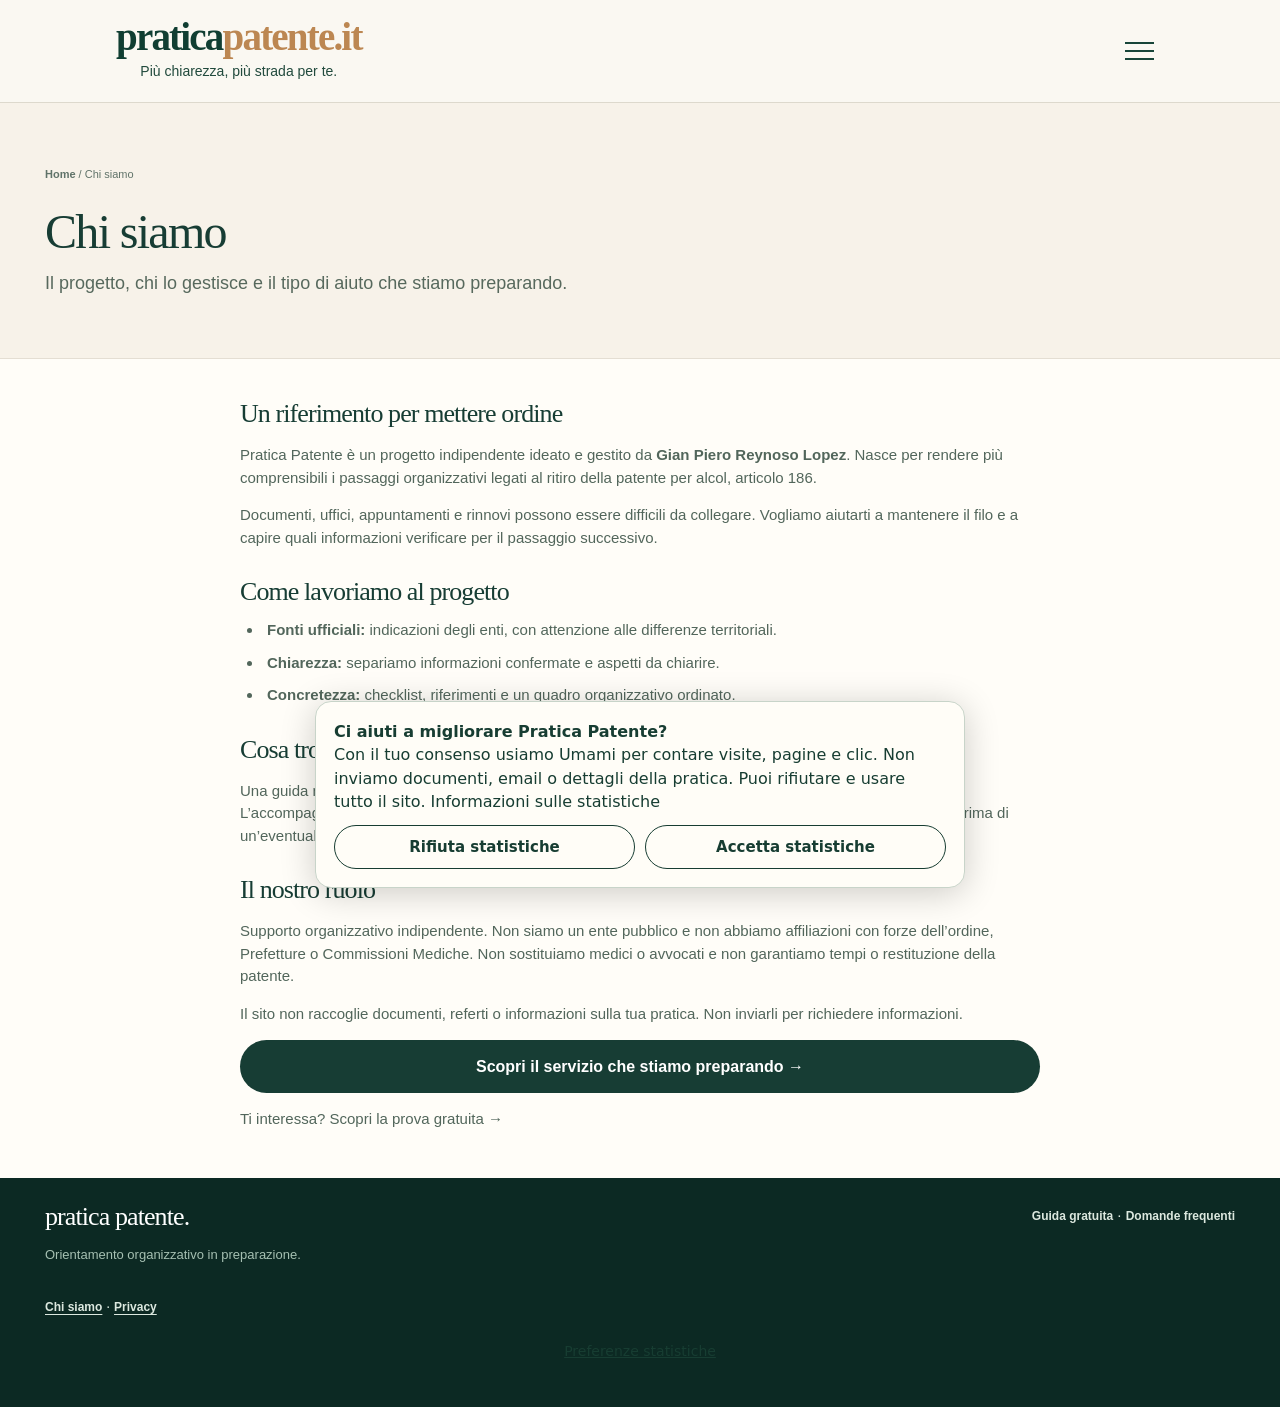
==== commit 85a22992: "Aggiungi statistiche Umami UE solo su consenso con payload limitati e informativa aggiornata" ====
--- a/chi-siamo.html
+++ b/chi-siamo.html
@@ -1 +1 @@
-<!doctype html><html lang="it"><head><meta charset="utf-8"><meta name="viewport" content="width=device-width,initial-scale=1"><meta name="robots" content="noindex,nofollow"><title>Chi siamo | Pratica Patente</title><meta name="description" content="Il progetto, chi lo gestisce e il tipo di aiuto che stiamo preparando."><link rel="canonical" href="https://praticapatente.it/chi-siamo"><link rel="stylesheet" href="/style.css"><link rel="stylesheet" href="/compact.css"><link rel="stylesheet" href="/pagine-semplici.css"></head><body><header class="pp-header"><div class="pp-head-inner"><a href="/" class="pp-logo" aria-label="Pratica Patente — Home"><strong>pratica<span>patente.it</span></strong><small>Più chiarezza, più strada per te.</small></a><details class="pp-menu"><summary aria-label="Apri menu"><span></span><span></span><span></span></summary><nav aria-label="Menu principale"><a href="/">Home</a><a href='/come-funziona'>Come funziona</a><a href='/guida'>Guida gratuita</a><a class='menu-trial' href='/prova-gratuita'>Scopri la prova gratuita →</a><a href="/chi-siamo">Chi siamo</a><a href="/privacy">Privacy</a></nav></details></div></header><main><section class="subhero instant-hero"><div class="wrap"><div class="breadcrumb"><a href="/">Home</a> / Chi siamo</div><h1>Chi siamo</h1><p class="lead">Il progetto, chi lo gestisce e il tipo di aiuto che stiamo preparando.</p></div></section><section class="section instant-section"><div class="wrap instant-wrap contact-privacy"><h2>Un riferimento per mettere ordine</h2><p>Pratica Patente è un progetto indipendente ideato e gestito da <strong>Gian Piero Reynoso Lopez</strong>. Nasce per rendere più comprensibili i passaggi organizzativi legati al ritiro della patente per alcol, articolo 186.</p><p>Documenti, uffici, appuntamenti e rinnovi possono essere difficili da collegare. Vogliamo aiutarti a mantenere il filo e a capire quali informazioni verificare per il passaggio successivo.</p><h2>Come lavoriamo al progetto</h2><ul><li><strong>Fonti ufficiali:</strong> indicazioni degli enti, con attenzione alle differenze territoriali.</li><li><strong>Chiarezza:</strong> separiamo informazioni confermate e aspetti da chiarire.</li><li><strong>Concretezza:</strong> checklist, riferimenti e un quadro organizzativo ordinato.</li></ul><h2>Cosa trovi oggi</h2><p>Una guida nazionale gratuita e la presentazione della prova iniziale. Puoi manifestare interesse via email. L’accompagnamento completo è in preparazione: durata, copertura, contenuti e prezzo saranno comunicati prima di un’eventuale attivazione.</p><h2>Il nostro ruolo</h2><p>Supporto organizzativo indipendente. Non siamo un ente pubblico e non abbiamo affiliazioni con forze dell’ordine, Prefetture o Commissioni Mediche. Non sostituiamo medici o avvocati e non garantiamo tempi o restituzione della patente.</p><p>Il sito non raccoglie documenti, referti o informazioni sulla tua pratica. Non inviarli per richiedere informazioni.</p><a class="btn" href="/come-funziona">Scopri il servizio che stiamo preparando →</a><p><a href="/prova-gratuita#richiedi">Ti interessa? Scopri la prova gratuita →</a></p></div></section></main><footer class="footer"><div class="wrap foot-inner"><div><h3>pratica patente.</h3><p>Orientamento organizzativo in preparazione.</p></div><div><a href="/guida">Guida gratuita</a> · <a href="/faq">Domande frequenti</a></div></div><div class="wrap trust-links"><a href="/chi-siamo">Chi siamo</a> · <a href="/privacy">Privacy</a></div></footer></body></html>+<!doctype html><html lang="it"><head><meta charset="utf-8"><meta name="viewport" content="width=device-width,initial-scale=1"><meta name="robots" content="index,follow"><title>Chi siamo | Pratica Patente</title><meta name="description" content="Il progetto, chi lo gestisce e il tipo di aiuto che stiamo preparando."><link rel="canonical" href="https://praticapatente.it/chi-siamo"><link rel="stylesheet" href="/style.css"><link rel="stylesheet" href="/compact.css"><link rel="stylesheet" href="/pagine-semplici.css"><script defer src="/statistiche.js"></script></head><body><header class="pp-header"><div class="pp-head-inner"><a href="/" class="pp-logo" aria-label="Pratica Patente — Home"><strong>pratica<span>patente.it</span></strong><small>Più chiarezza, più strada per te.</small></a><details class="pp-menu"><summary aria-label="Apri menu"><span></span><span></span><span></span></summary><nav aria-label="Menu principale"><a href="/">Home</a><a href='/come-funziona'>Come funziona</a><a href='/guida'>Guida gratuita</a><a class='menu-trial' href='/prova-gratuita'>Scopri la prova gratuita →</a><a href="/chi-siamo">Chi siamo</a><a href="/privacy">Privacy</a></nav></details></div></header><main><section class="subhero instant-hero"><div class="wrap"><div class="breadcrumb"><a href="/">Home</a> / Chi siamo</div><h1>Chi siamo</h1><p class="lead">Il progetto, chi lo gestisce e il tipo di aiuto che stiamo preparando.</p></div></section><section class="section instant-section"><div class="wrap instant-wrap contact-privacy"><h2>Un riferimento per mettere ordine</h2><p>Pratica Patente è un progetto indipendente ideato e gestito da <strong>Gian Piero Reynoso Lopez</strong>. Nasce per rendere più comprensibili i passaggi organizzativi legati al ritiro della patente per alcol, articolo 186.</p><p>Documenti, uffici, appuntamenti e rinnovi possono essere difficili da collegare. Vogliamo aiutarti a mantenere il filo e a capire quali informazioni verificare per il passaggio successivo.</p><h2>Come lavoriamo al progetto</h2><ul><li><strong>Fonti ufficiali:</strong> indicazioni degli enti, con attenzione alle differenze territoriali.</li><li><strong>Chiarezza:</strong> separiamo informazioni confermate e aspetti da chiarire.</li><li><strong>Concretezza:</strong> checklist, riferimenti e un quadro organizzativo ordinato.</li></ul><h2>Cosa trovi oggi</h2><p>Una guida nazionale gratuita e la presentazione della prova iniziale. Puoi manifestare interesse via email. L’accompagnamento completo è in preparazione: durata, copertura, contenuti e prezzo saranno comunicati prima di un’eventuale attivazione.</p><h2>Il nostro ruolo</h2><p>Supporto organizzativo indipendente. Non siamo un ente pubblico e non abbiamo affiliazioni con forze dell’ordine, Prefetture o Commissioni Mediche. Non sostituiamo medici o avvocati e non garantiamo tempi o restituzione della patente.</p><p>Il sito non raccoglie documenti, referti o informazioni sulla tua pratica. Non inviarli per richiedere informazioni.</p><a class="btn" href="/come-funziona">Scopri il servizio che stiamo preparando →</a><p><a href="/prova-gratuita#richiedi">Ti interessa? Scopri la prova gratuita →</a></p></div></section></main><footer class="footer"><div class="wrap foot-inner"><div><h3>pratica patente.</h3><p>Orientamento organizzativo in preparazione.</p></div><div><a href="/guida">Guida gratuita</a> · <a href="/faq">Domande frequenti</a></div></div><div class="wrap trust-links"><a href="/chi-siamo">Chi siamo</a> · <a href="/privacy">Privacy</a></div></footer></body></html>
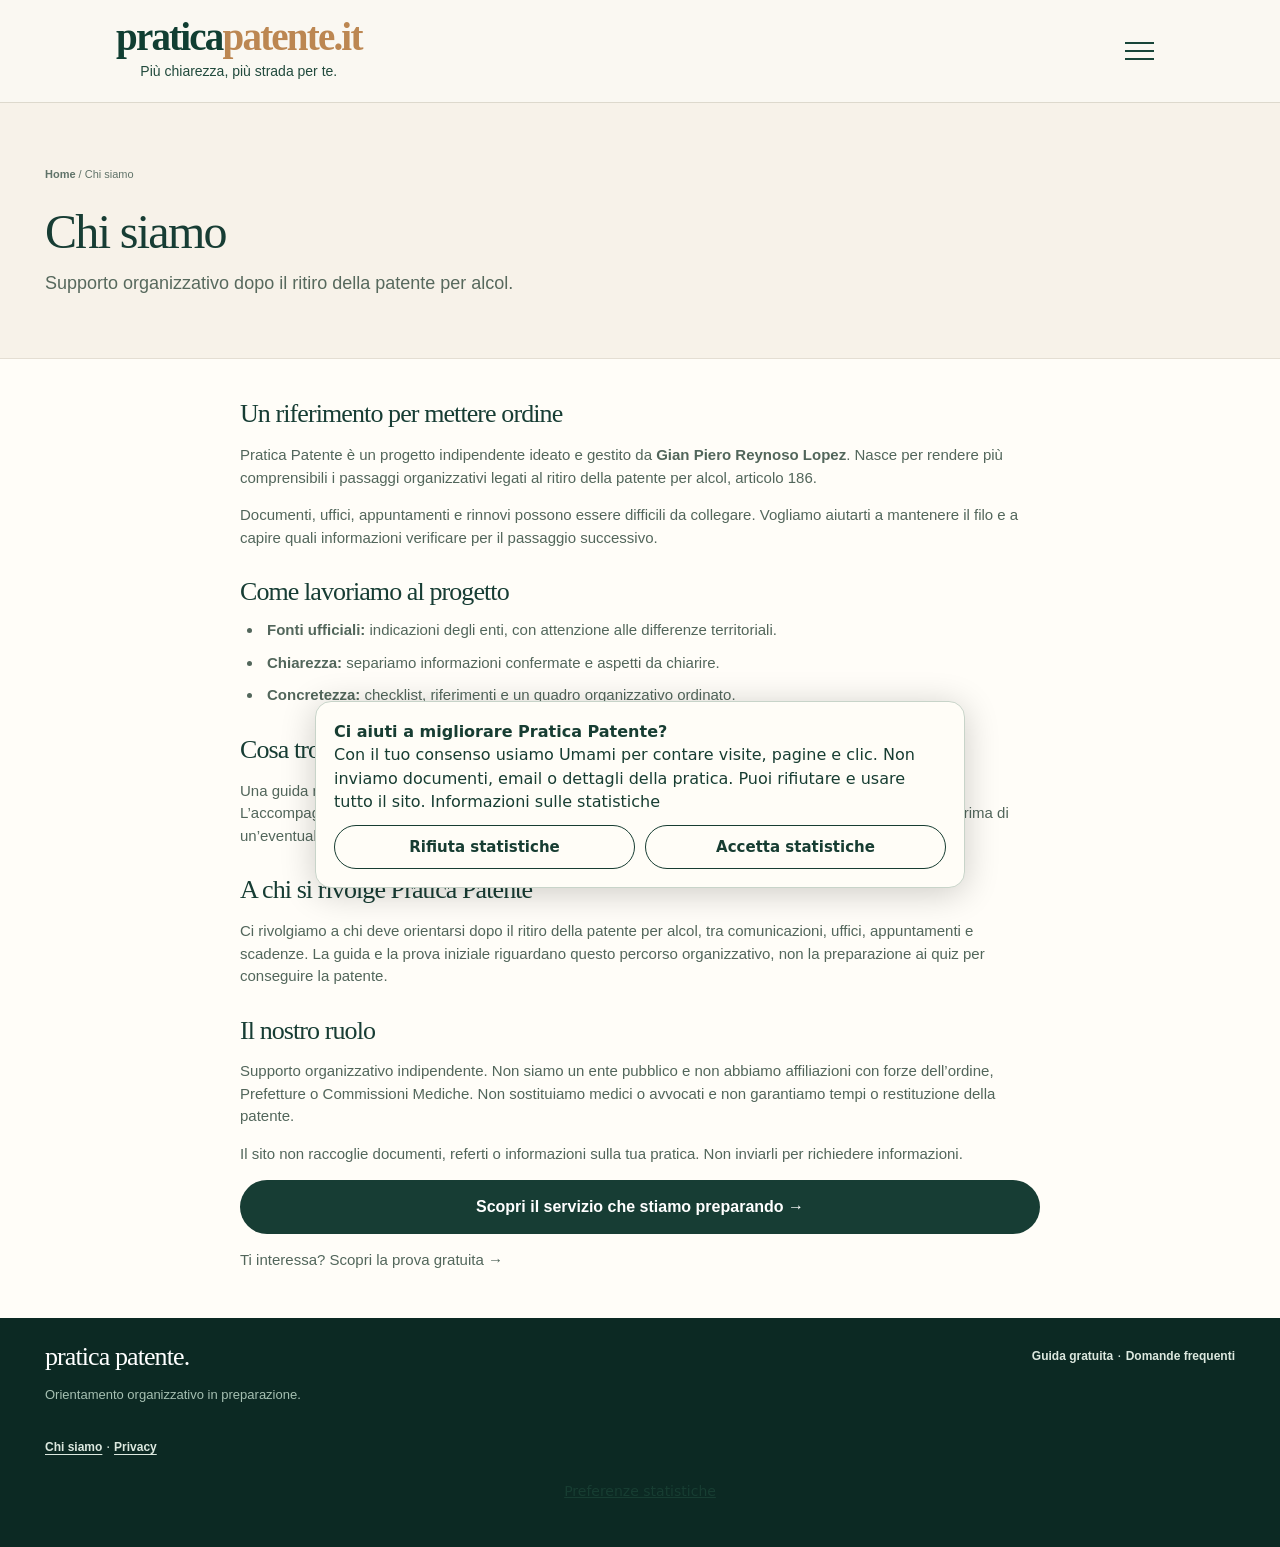
==== commit d6d82120: "Clarify Pratica Patente identity and post-withdrawal organizational support" ====
--- a/chi-siamo.html
+++ b/chi-siamo.html
@@ -1 +1 @@
-<!doctype html><html lang="it"><head><meta charset="utf-8"><meta name="viewport" content="width=device-width,initial-scale=1"><meta name="robots" content="index,follow"><title>Chi siamo | Pratica Patente</title><meta name="description" content="Il progetto, chi lo gestisce e il tipo di aiuto che stiamo preparando."><link rel="canonical" href="https://praticapatente.it/chi-siamo"><link rel="stylesheet" href="/style.css"><link rel="stylesheet" href="/compact.css"><link rel="stylesheet" href="/pagine-semplici.css"><script defer src="/statistiche.js"></script></head><body><header class="pp-header"><div class="pp-head-inner"><a href="/" class="pp-logo" aria-label="Pratica Patente — Home"><strong>pratica<span>patente.it</span></strong><small>Più chiarezza, più strada per te.</small></a><details class="pp-menu"><summary aria-label="Apri menu"><span></span><span></span><span></span></summary><nav aria-label="Menu principale"><a href="/">Home</a><a href='/come-funziona'>Come funziona</a><a href='/guida'>Guida gratuita</a><a class='menu-trial' href='/prova-gratuita'>Scopri la prova gratuita →</a><a href="/chi-siamo">Chi siamo</a><a href="/privacy">Privacy</a></nav></details></div></header><main><section class="subhero instant-hero"><div class="wrap"><div class="breadcrumb"><a href="/">Home</a> / Chi siamo</div><h1>Chi siamo</h1><p class="lead">Il progetto, chi lo gestisce e il tipo di aiuto che stiamo preparando.</p></div></section><section class="section instant-section"><div class="wrap instant-wrap contact-privacy"><h2>Un riferimento per mettere ordine</h2><p>Pratica Patente è un progetto indipendente ideato e gestito da <strong>Gian Piero Reynoso Lopez</strong>. Nasce per rendere più comprensibili i passaggi organizzativi legati al ritiro della patente per alcol, articolo 186.</p><p>Documenti, uffici, appuntamenti e rinnovi possono essere difficili da collegare. Vogliamo aiutarti a mantenere il filo e a capire quali informazioni verificare per il passaggio successivo.</p><h2>Come lavoriamo al progetto</h2><ul><li><strong>Fonti ufficiali:</strong> indicazioni degli enti, con attenzione alle differenze territoriali.</li><li><strong>Chiarezza:</strong> separiamo informazioni confermate e aspetti da chiarire.</li><li><strong>Concretezza:</strong> checklist, riferimenti e un quadro organizzativo ordinato.</li></ul><h2>Cosa trovi oggi</h2><p>Una guida nazionale gratuita e la presentazione della prova iniziale. Puoi manifestare interesse via email. L’accompagnamento completo è in preparazione: durata, copertura, contenuti e prezzo saranno comunicati prima di un’eventuale attivazione.</p><h2>Il nostro ruolo</h2><p>Supporto organizzativo indipendente. Non siamo un ente pubblico e non abbiamo affiliazioni con forze dell’ordine, Prefetture o Commissioni Mediche. Non sostituiamo medici o avvocati e non garantiamo tempi o restituzione della patente.</p><p>Il sito non raccoglie documenti, referti o informazioni sulla tua pratica. Non inviarli per richiedere informazioni.</p><a class="btn" href="/come-funziona">Scopri il servizio che stiamo preparando →</a><p><a href="/prova-gratuita#richiedi">Ti interessa? Scopri la prova gratuita →</a></p></div></section></main><footer class="footer"><div class="wrap foot-inner"><div><h3>pratica patente.</h3><p>Orientamento organizzativo in preparazione.</p></div><div><a href="/guida">Guida gratuita</a> · <a href="/faq">Domande frequenti</a></div></div><div class="wrap trust-links"><a href="/chi-siamo">Chi siamo</a> · <a href="/privacy">Privacy</a></div></footer></body></html>+<!doctype html><html lang="it"><head><meta charset="utf-8"><meta name="viewport" content="width=device-width,initial-scale=1"><meta name="robots" content="index,follow"><title>Chi siamo | Pratica Patente</title><meta name="description" content="Supporto organizzativo dopo il ritiro della patente per alcol: checklist, riferimenti ufficiali e prossimi passi."><link rel="canonical" href="https://praticapatente.it/chi-siamo"><link rel="stylesheet" href="/style.css"><link rel="stylesheet" href="/compact.css"><link rel="stylesheet" href="/pagine-semplici.css"><script defer src="/statistiche.js"></script></head><body><header class="pp-header"><div class="pp-head-inner"><a href="/" class="pp-logo" aria-label="Pratica Patente — Home"><strong>pratica<span>patente.it</span></strong><small>Più chiarezza, più strada per te.</small></a><details class="pp-menu"><summary aria-label="Apri menu"><span></span><span></span><span></span></summary><nav aria-label="Menu principale"><a href="/">Home</a><a href='/come-funziona'>Come funziona</a><a href='/guida'>Guida gratuita</a><a class='menu-trial' href='/prova-gratuita'>Scopri la prova gratuita →</a><a href="/chi-siamo">Chi siamo</a><a href="/privacy">Privacy</a></nav></details></div></header><main><section class="subhero instant-hero"><div class="wrap"><div class="breadcrumb"><a href="/">Home</a> / Chi siamo</div><h1>Chi siamo</h1><p class="lead">Supporto organizzativo dopo il ritiro della patente per alcol.</p></div></section><section class="section instant-section"><div class="wrap instant-wrap contact-privacy"><h2>Un riferimento per mettere ordine</h2><p>Pratica Patente è un progetto indipendente ideato e gestito da <strong>Gian Piero Reynoso Lopez</strong>. Nasce per rendere più comprensibili i passaggi organizzativi legati al ritiro della patente per alcol, articolo 186.</p><p>Documenti, uffici, appuntamenti e rinnovi possono essere difficili da collegare. Vogliamo aiutarti a mantenere il filo e a capire quali informazioni verificare per il passaggio successivo.</p><h2>Come lavoriamo al progetto</h2><ul><li><strong>Fonti ufficiali:</strong> indicazioni degli enti, con attenzione alle differenze territoriali.</li><li><strong>Chiarezza:</strong> separiamo informazioni confermate e aspetti da chiarire.</li><li><strong>Concretezza:</strong> checklist, riferimenti e un quadro organizzativo ordinato.</li></ul><h2>Cosa trovi oggi</h2><p>Una guida nazionale gratuita e la presentazione della prova iniziale. Puoi manifestare interesse via email. L’accompagnamento completo è in preparazione: durata, copertura, contenuti e prezzo saranno comunicati prima di un’eventuale attivazione.</p><h2>A chi si rivolge Pratica Patente</h2><p>Ci rivolgiamo a chi deve orientarsi dopo il ritiro della patente per alcol, tra comunicazioni, uffici, appuntamenti e scadenze. La guida e la prova iniziale riguardano questo percorso organizzativo, non la preparazione ai quiz per conseguire la patente.</p><h2>Il nostro ruolo</h2><p>Supporto organizzativo indipendente. Non siamo un ente pubblico e non abbiamo affiliazioni con forze dell’ordine, Prefetture o Commissioni Mediche. Non sostituiamo medici o avvocati e non garantiamo tempi o restituzione della patente.</p><p>Il sito non raccoglie documenti, referti o informazioni sulla tua pratica. Non inviarli per richiedere informazioni.</p><a class="btn" href="/come-funziona">Scopri il servizio che stiamo preparando →</a><p><a href="/prova-gratuita#richiedi">Ti interessa? Scopri la prova gratuita →</a></p></div></section></main><footer class="footer"><div class="wrap foot-inner"><div><h3>pratica patente.</h3><p>Orientamento organizzativo in preparazione.</p></div><div><a href="/guida">Guida gratuita</a> · <a href="/faq">Domande frequenti</a></div></div><div class="wrap trust-links"><a href="/chi-siamo">Chi siamo</a> · <a href="/privacy">Privacy</a></div></footer></body></html>
